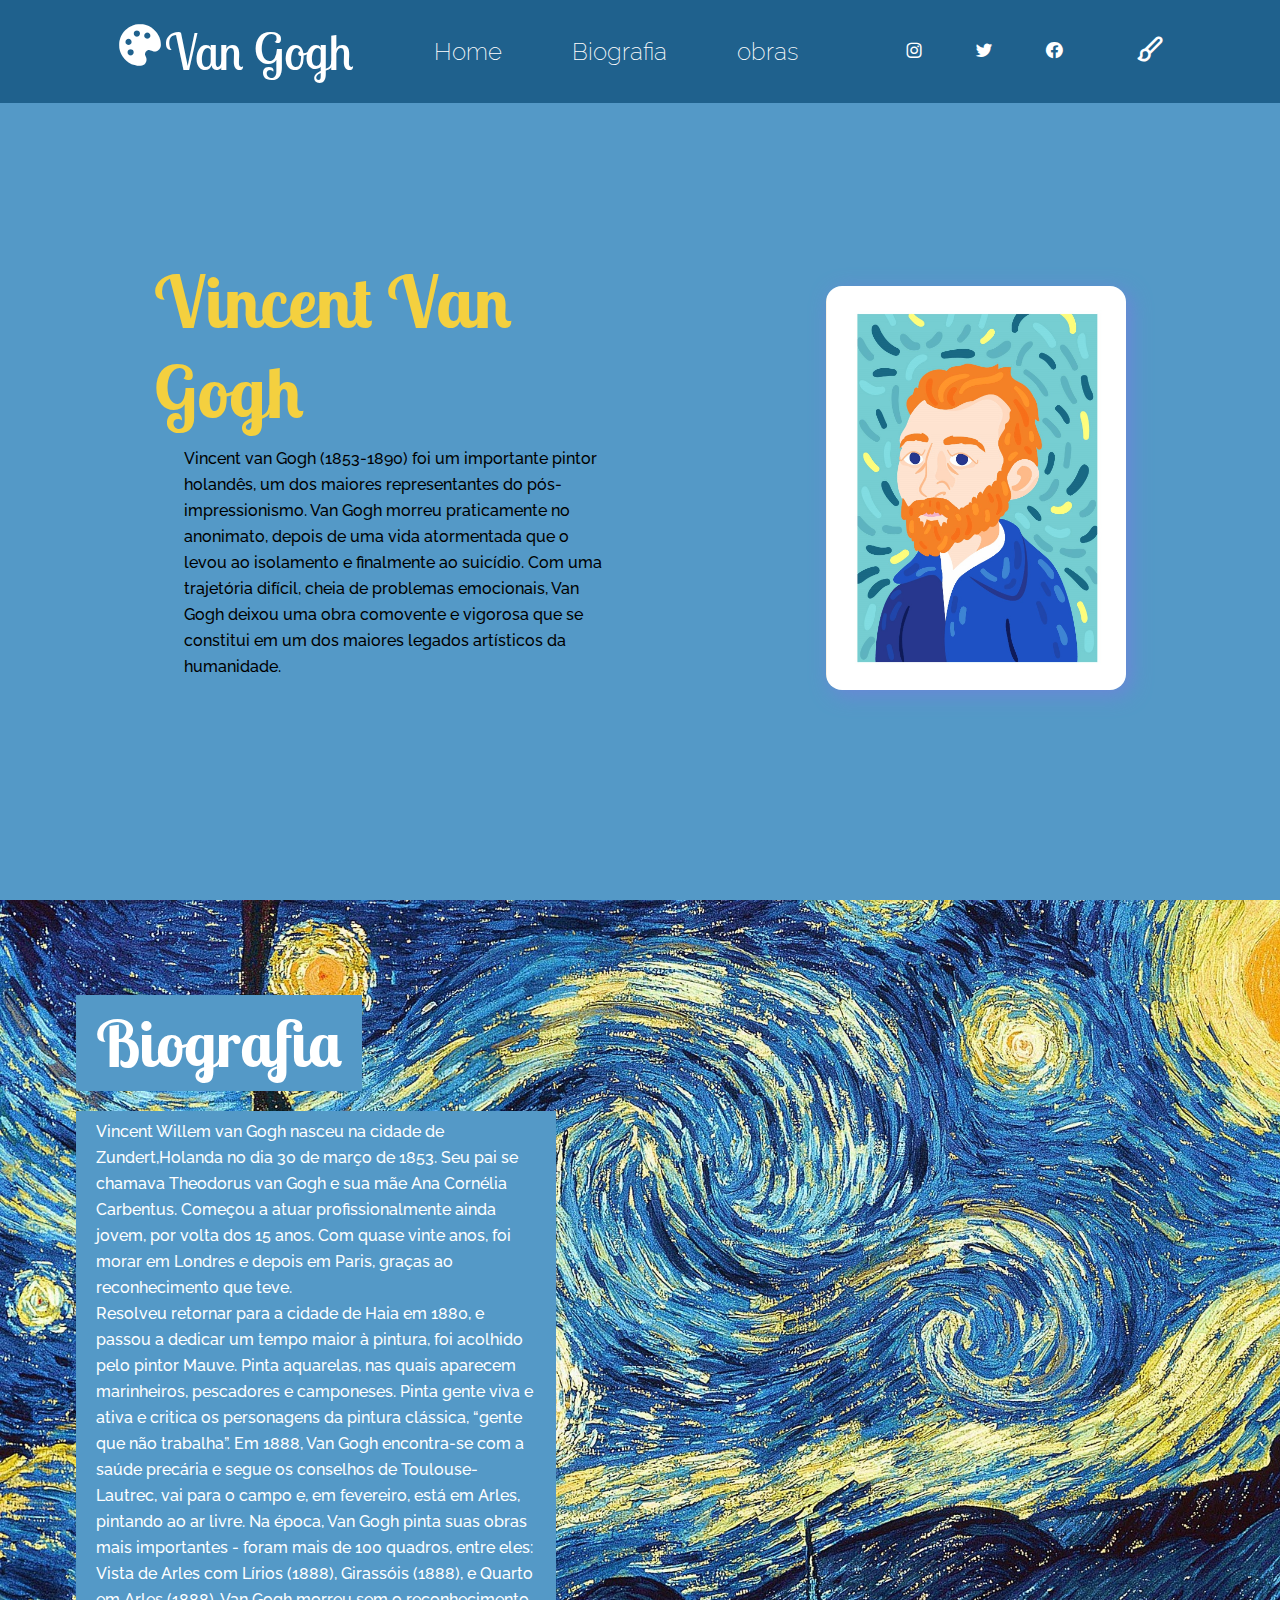
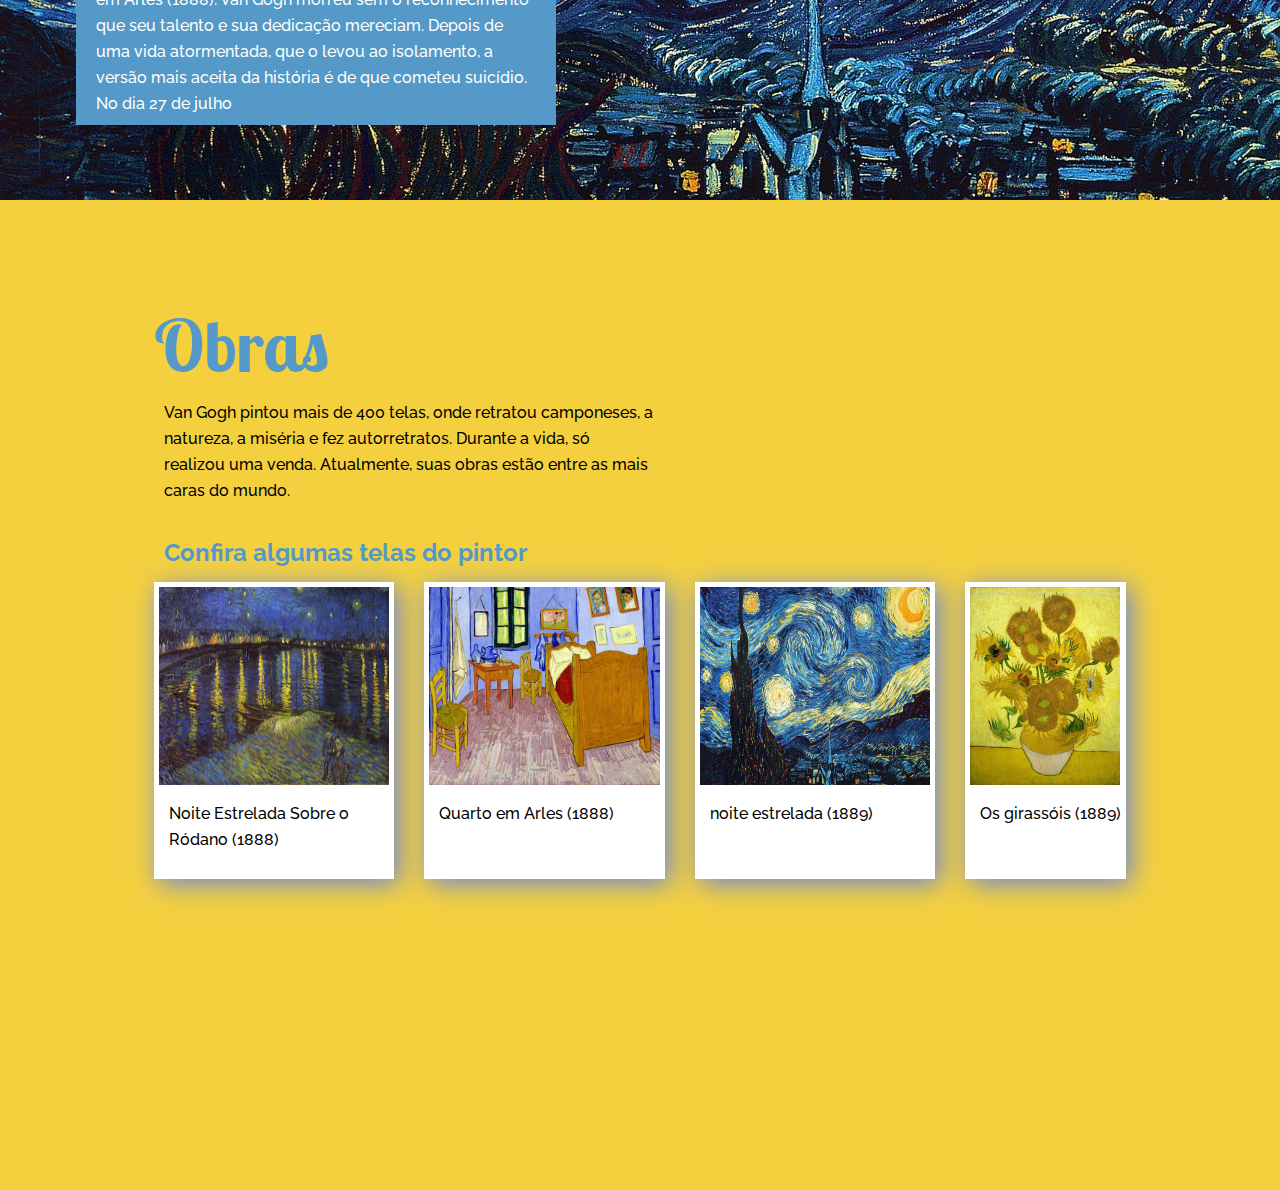
==== Van Gogh/index.html @ 89cde1a8 "projeto-site" ====
<!DOCTYPE html>
<html lang="pt-br">
    <head>
        <meta charset="UTF-8">
        <meta name="viewport" content="width=device-width, initial-scale=1.0">
        <link rel="icon" type="x-icon" href="./img/palette-regular-24.png">
        <title>Tributo a Van Gogh</title>

        <link rel="preconnect" href="https://fonts.googleapis.com">
        <link rel="preconnect" href="https://fonts.gstatic.com" crossorigin>
        <link rel="preconnect" href="https://fonts.googleapis.com">
        <link rel="preconnect" href="https://fonts.gstatic.com" crossorigin>
        <link href="https://fonts.googleapis.com/css2?family=Lobster+Two:ital@0;1&display=swap" rel="stylesheet">

        <link rel="preconnect" href="https://fonts.googleapis.com">
        <link rel="preconnect" href="https://fonts.gstatic.com" crossorigin>
        <link href="https://fonts.googleapis.com/css2?family=Raleway:wght@200;300&display=swap" rel="stylesheet">
        

        <link rel="stylesheet" href="./estilos.css">

        <link rel="stylesheet"
        href="https://unpkg.com/boxicons@latest/css/boxicons.min.css"> 

    </head>
<body>
      <!-- INICIO DO TOPO -->  
    <header>
        <!-- LOGOTIPO -->
        <a class="logo">
            <i class='bx bxs-palette'> </i>
            Van Gogh
        </a>

        <!--MENU-->
        <ul class="menu">
            <a href="#home"><li>Home</li></a>
            <a href="#biografia"> <li>Biografia</li></a>
             <a href="#obras"> <li>obras</li></a>
             
        </ul>
        <div class="redes">
            <a class="redes-sociais" href="https://www.instagram.com/vangogh.experience/">
                <i class='bx bxl-instagram'></i>
            </a>
            <a class="redes-sociais" href="https://twitter.com/vangoghmuseum">
                <i class='bx bxl-twitter'></i>
            </a>

            <a class="redes-sociais" href="https://www.facebook.com/vincentwillemvangogh/?locale=pt_BR">
                <i class='bx bxl-facebook-circle'></i>
            </a>
        </div>
        <a class="pincel">
            <i class='bx bx-paint'></i>
        </a>

    </header>

    <section class="content" id="home">
        <div class="pagina1">
            <h1>Vincent Van Gogh</h1>
            <p>
                Vincent van Gogh (1853-1890) foi um importante pintor holandês, um dos maiores representantes do pós-impressionismo. Van Gogh morreu praticamente no anonimato, depois de uma vida atormentada que o levou ao isolamento e finalmente ao suicídio.

                Com uma trajetória difícil, cheia de problemas emocionais, Van Gogh deixou uma obra comovente e vigorosa que se constitui em um dos maiores legados artísticos da humanidade.
            </p>
        </div>

        <div class="imgVanGogh">
            <img src="./img/caricatura van gogh.jpg" alt="">
        </div>
    </section>
    <section class="biografia" id="biografia">
        <div class="pagina2">
          <h1>Biografia</h1>  
           <p>
            Vincent Willem van Gogh nasceu na cidade de Zundert,Holanda no dia 30 de março de 1853. Seu pai se chamava Theodorus van Gogh e sua mãe Ana Cornélia Carbentus.
            Começou a atuar profissionalmente ainda jovem, por volta dos 15 anos. Com quase vinte anos, foi morar em Londres e depois em Paris, graças ao reconhecimento que teve.
             <br>
            Resolveu retornar para a cidade de Haia em 1880, e passou a dedicar um tempo maior à pintura, foi acolhido pelo pintor Mauve. Pinta aquarelas, nas quais aparecem marinheiros, pescadores e camponeses. Pinta gente viva e ativa e critica os personagens da pintura clássica, “gente que não trabalha”.
            Em 1888, Van Gogh encontra-se com a saúde precária e segue os conselhos de Toulouse-Lautrec, vai para o campo e, em fevereiro, está em Arles, pintando ao ar livre.

            Na época, Van Gogh pinta suas obras mais importantes - foram mais de 100 quadros, entre eles: Vista de Arles com Lírios (1888), Girassóis (1888), e Quarto em Arles (1888).
            Van Gogh morreu sem o reconhecimento que seu talento e sua dedicação mereciam. Depois de uma vida atormentada, que o levou ao isolamento, a versão mais aceita da história é de que cometeu suicídio. No dia 27 de julho
           </p>
        </div>
    </section>
    <section class="obras" id="obras">
        <div class="pagina3">

            <h1>Obras</h1>

            <p>
                Van Gogh pintou mais de 400 telas, onde retratou camponeses, a natureza, a miséria e fez autorretratos. Durante a vida, só realizou uma venda. Atualmente, suas obras estão entre as mais caras do mundo.
            </p>
            <h3>Confira algumas telas do pintor</h3>

            <div class="pagina3-img">

                <div class="box">
                    <img src="./img/Noite Estrelada Sobre o Ródano.jpg" alt="Noite Estrelada Sobre o Ródano">
                    <p>Noite Estrelada Sobre o Ródano (1888) </p>
                </div>

                <div class="box">
                    <img src="./img/post-impressionist-1424183_1280.jpg" alt="quarto em arles">
                    <p> Quarto em Arles (1888) </p>
                </div>

                <div class="box">
                    <img src="./img/starry-sky-1948523_1920.jpg" alt=" a noite estrelada">
                    <p> noite estrelada (1889)
                </div>

                <div class="box">
                    <img src="./img/girassois.jpg" alt="girassois">
                    <p> Os girassóis (1889) </p>
                    
                </div>
            </div>
        </div>
    </section>
</body>
    
</html>
---- Van Gogh/estilos.css ----
*{
    padding: 0;
    margin: 0;
    font-family: 'Lobster Two', cursive;
    font-family: 'Raleway', sans-serif;
    text-decoration: none;
    list-style: none;
    box-sizing: border-box;
}
:root{
    --back-color: #5499C7   ;
    --titulo-color: #F4D03F   ;
}

html{
    scroll-behavior: smooth;
}
.menu{
    display: flex;
}
.menu a{
    font-family: 'Raleway', sans-serif;
    font-size: 1.5rem;
    font-weight: 200;
    margin: 0 35px;
    transition: all ease 1s;
    color: #fff;
    text-decoration: none;
}
.menu a:hover{
    color: black;
}
.logo{
    font-family: 'Lobster Two', cursive;
    display:flex;
    font-size: 50px;
}
.pincel{
    font-size: 30px;
}
header{
    position: fixed;
    z-index: 1000;
    top: 0;
    right: 0;
    width: 100%;
    display: flex;
    align-items: center;
    justify-content: space-between;
    padding: 20px 9%;
    background-color: #1F618D;
    color: #ffff;
}

.content{
    position: relative;
    width: 100%;
    height: 100vh;
    display: grid;
    grid-template-columns: repeat(2, 1fr);
    align-items: center;
    gap: 1rem;
    background-color:var(--back-color);
    padding: 0 12%;   
}
.pagina1 h1{
    font-family:  'Lobster Two', cursive ;
    color: var(--titulo-color) ;
    font-size: 4.5rem;
    padding-top: 100px;  
   
}
.pagina1 p{
    font-family: 'Raleway', sans-serif;
    font-weight: 500;
    line-height: 26px;
    max-width: 500px;
    margin-bottom: 4rem;
    padding-top: 10px;
    padding-left: 30px;
}
.imgVanGogh{
    padding-left: 200px;
    padding-top: 80px;
}
.imgVanGogh img{
    width: 300px;
    border-radius: 1rem;
    box-shadow: 5px 5px 20px rgb(108, 134, 216);
    transition: all ease 1s ;

}

.imgVanGogh:hover{
    transform: translate(-5px) scale(1.1);
}

.biografia{
    position: relative;
    width: 100%;
    height: 100vh;
    display: grid;
    grid-template-columns: repeat(2, 1fr);
    align-items: center;
    gap: 1rem;
   background-image: url(./img/starry-sky-1948523_1920.jpg);
   background-size: cover;
}
.pagina2{
    padding: 0 12%; 
}
.pagina2 h1{
    font-family:  'Lobster Two', cursive ;
    color: #fff;
    display: inline-block;
    margin-top: 20px ;
    padding: 8px 20px;
    background-color:var(--back-color);
    font-size: 4rem;
    
    align-items: center ;  

}
.pagina2 p{
    font-family: 'Raleway', sans-serif;
    font-weight: 500;
    line-height: 26px;
    max-width: 500px;
    color: #fff;
    display: inline-block;
    margin-top: 20px ;
    padding: 8px 20px;
    background-color:var(--back-color);
}
.obras{
    position: relative;
    width: 100%;
    height: 110vh;
    display: grid;
    grid-template-columns: repeat(1, 1fr);
    gap: 1rem;
    background-color: var(--titulo-color) ;
    padding: 0 12%; 

}
.pagina3 h1{
    font-family:'Lobster Two', cursive ;
    color: var(--back-color) ;
    font-size: 4.5rem;
    padding-top: 100px; 
}
.pagina3 h3{
    font-family: 'Raleway', sans-serif;
    color: var(--back-color) ;
    font-size: 1.5rem;
    padding-top: 10px; 
    padding-left: 10px;
    padding-bottom: 15px;
}
.pagina3 p{
    font-family: 'Raleway', sans-serif;
    font-weight: 500;
    line-height: 26px;
    max-width: 500px;
    margin-bottom: 1.5rem;
    padding-top: 10px;
    padding-left: 10px;
}
.box{
    background-color: var(--second-color);
    padding: 5px 5px;
    padding-bottom: 2px;
    box-shadow: 5px 5px 25px rgb(108, 134, 216);
    font-family: 'Raleway', sans-serif;
    background-color:#fff;
}
.box img{
    max-width: 100% ;
    height: 200px;
    padding-bottom: 2px;
    transition: all ease 1s ;
    
}
.box:hover{
    transform: translate(-5px) scale(1.1);
}
.pagina3-img{
    display: grid;
    grid-template-columns: repeat(auto-fit, minmax(100px,auto));
    gap: 30px;
    transition: all ease 1s ;
    

}
.redes{
    display: flex;
}
.redes a{
    font-size: 20px;
    margin: 0 25px;
}
.redes-sociais{
    color: #fff;
}
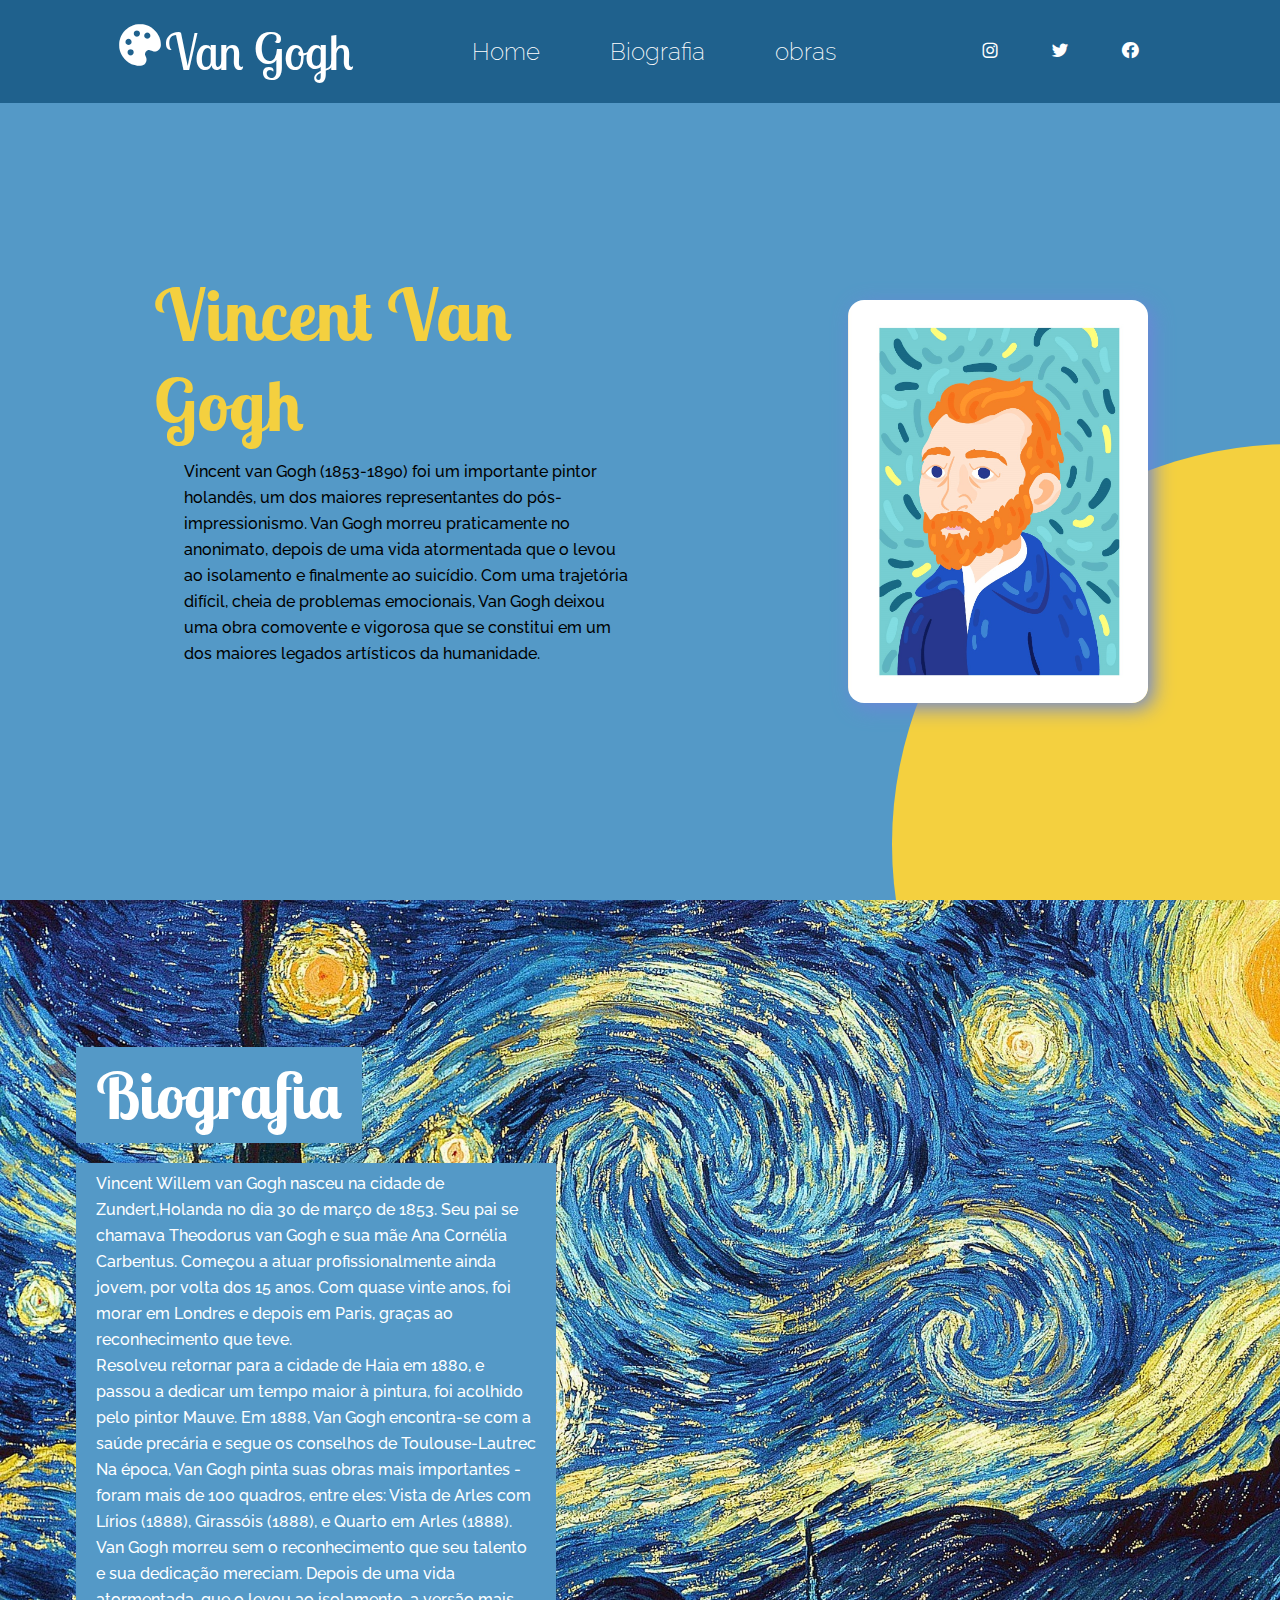
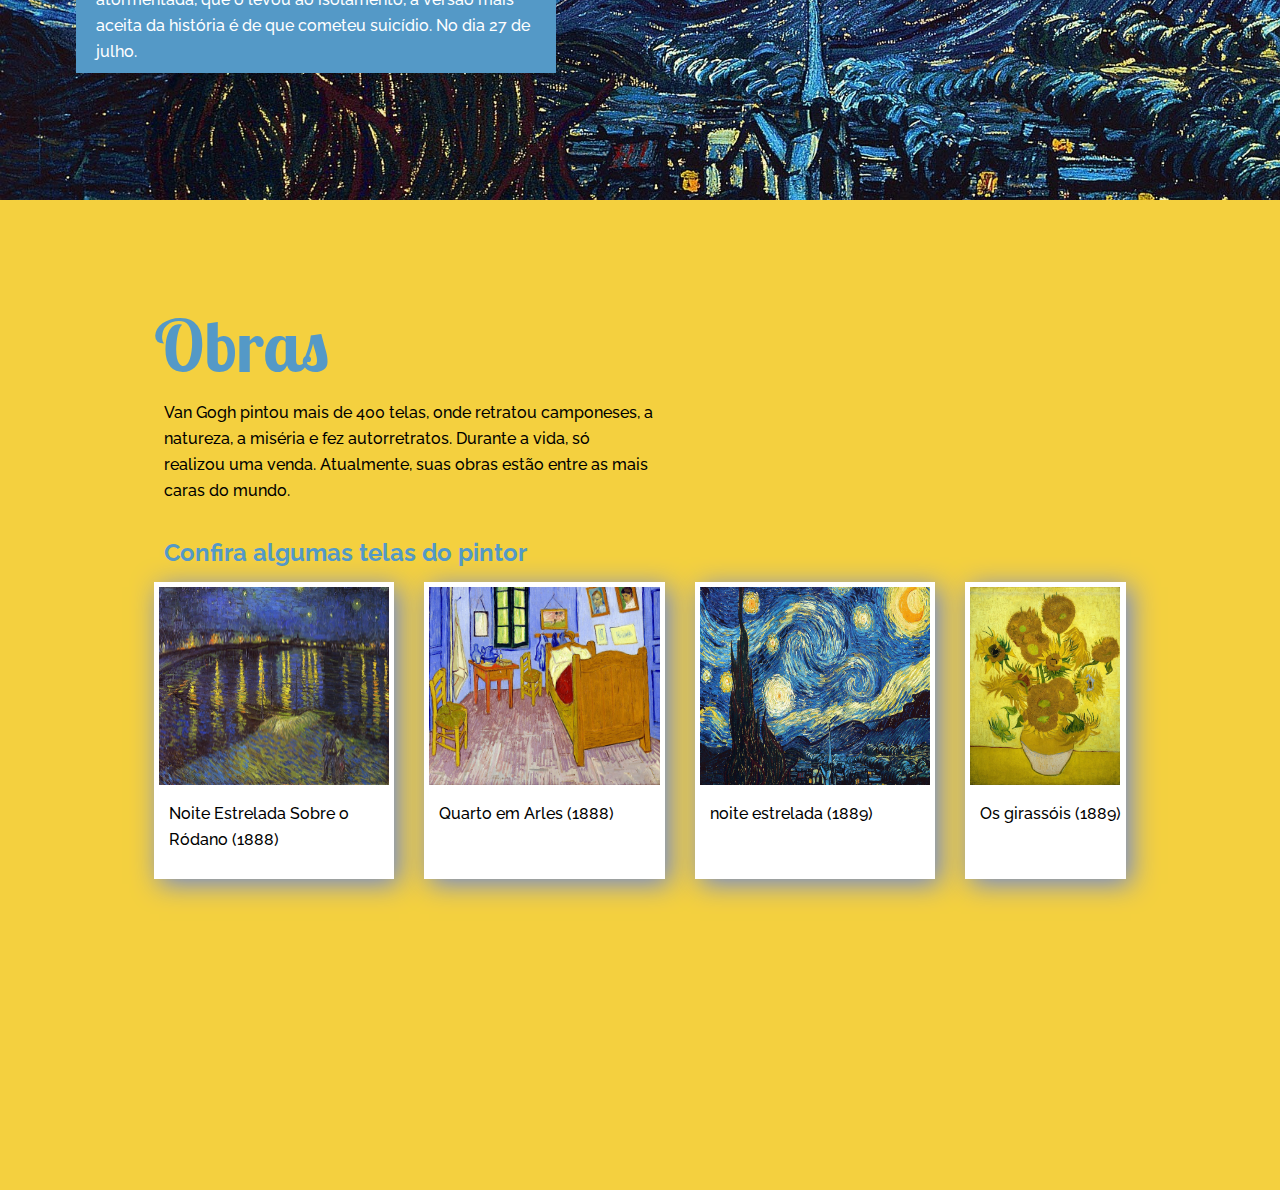
==== commit 98849202: "Projeto" ====
--- a/Van Gogh/index.html
+++ b/Van Gogh/index.html
@@ -1,6 +1,7 @@
 <!DOCTYPE html>
 <html lang="pt-br">
     <head>
+
         <meta charset="UTF-8">
         <meta name="viewport" content="width=device-width, initial-scale=1.0">
         <link rel="icon" type="x-icon" href="./img/palette-regular-24.png">
@@ -24,7 +25,8 @@
 
     </head>
 <body>
-      <!-- INICIO DO TOPO -->  
+    
+      <!-- TOPO-->  
     <header>
         <!-- LOGOTIPO -->
         <a class="logo">
@@ -36,13 +38,15 @@
         <ul class="menu">
             <a href="#home"><li>Home</li></a>
             <a href="#biografia"> <li>Biografia</li></a>
-             <a href="#obras"> <li>obras</li></a>
-             
+            <a href="#obras"> <li>obras</li></a>  
         </ul>
+
         <div class="redes">
+
             <a class="redes-sociais" href="https://www.instagram.com/vangogh.experience/">
                 <i class='bx bxl-instagram'></i>
             </a>
+
             <a class="redes-sociais" href="https://twitter.com/vangoghmuseum">
                 <i class='bx bxl-twitter'></i>
             </a>
@@ -50,43 +54,66 @@
             <a class="redes-sociais" href="https://www.facebook.com/vincentwillemvangogh/?locale=pt_BR">
                 <i class='bx bxl-facebook-circle'></i>
             </a>
+
         </div>
-        <a class="pincel">
-            <i class='bx bx-paint'></i>
-        </a>
+  
+    </header>
+    
+    <section class="content" id="home">
 
-    </header>
+        <div class="pagina1">
 
-    <section class="content" id="home">
-        <div class="pagina1">
             <h1>Vincent Van Gogh</h1>
+
             <p>
                 Vincent van Gogh (1853-1890) foi um importante pintor holandês, um dos maiores representantes do pós-impressionismo. Van Gogh morreu praticamente no anonimato, depois de uma vida atormentada que o levou ao isolamento e finalmente ao suicídio.
 
                 Com uma trajetória difícil, cheia de problemas emocionais, Van Gogh deixou uma obra comovente e vigorosa que se constitui em um dos maiores legados artísticos da humanidade.
             </p>
+
         </div>
+        <article class="card">
+            <div class="flip">
+                <div class="imgVanGogh">
+                    <img src="./img/caricatura van gogh.jpg" alt="">
+                </div>
 
-        <div class="imgVanGogh">
-            <img src="./img/caricatura van gogh.jpg" alt="">
-        </div>
+                <div class="back-card">
+                    <img src="./img/van-gogh-auto-retrato.jpg" alt="">
+                </div>
+            </div>
+
+            <div class="circulo"></div>
+
+        </article>  
+
     </section>
+
     <section class="biografia" id="biografia">
+
         <div class="pagina2">
+
           <h1>Biografia</h1>  
+
            <p>
             Vincent Willem van Gogh nasceu na cidade de Zundert,Holanda no dia 30 de março de 1853. Seu pai se chamava Theodorus van Gogh e sua mãe Ana Cornélia Carbentus.
             Começou a atuar profissionalmente ainda jovem, por volta dos 15 anos. Com quase vinte anos, foi morar em Londres e depois em Paris, graças ao reconhecimento que teve.
              <br>
-            Resolveu retornar para a cidade de Haia em 1880, e passou a dedicar um tempo maior à pintura, foi acolhido pelo pintor Mauve. Pinta aquarelas, nas quais aparecem marinheiros, pescadores e camponeses. Pinta gente viva e ativa e critica os personagens da pintura clássica, “gente que não trabalha”.
-            Em 1888, Van Gogh encontra-se com a saúde precária e segue os conselhos de Toulouse-Lautrec, vai para o campo e, em fevereiro, está em Arles, pintando ao ar livre.
+            Resolveu retornar para a cidade de Haia em 1880, e passou a dedicar um tempo maior à pintura, foi acolhido pelo pintor Mauve. 
+            Em 1888, Van Gogh encontra-se com a saúde precária e segue os conselhos de Toulouse-Lautrec
 
             Na época, Van Gogh pinta suas obras mais importantes - foram mais de 100 quadros, entre eles: Vista de Arles com Lírios (1888), Girassóis (1888), e Quarto em Arles (1888).
-            Van Gogh morreu sem o reconhecimento que seu talento e sua dedicação mereciam. Depois de uma vida atormentada, que o levou ao isolamento, a versão mais aceita da história é de que cometeu suicídio. No dia 27 de julho
+            Van Gogh morreu sem o reconhecimento que seu talento e sua dedicação mereciam. Depois de uma vida atormentada, que o levou ao isolamento, a versão mais aceita da história é de que cometeu suicídio. No dia 27 de julho.
            </p>
+
         </div>
+
+        
+
     </section>
+
     <section class="obras" id="obras">
+
         <div class="pagina3">
 
             <h1>Obras</h1>
@@ -94,6 +121,7 @@
             <p>
                 Van Gogh pintou mais de 400 telas, onde retratou camponeses, a natureza, a miséria e fez autorretratos. Durante a vida, só realizou uma venda. Atualmente, suas obras estão entre as mais caras do mundo.
             </p>
+
             <h3>Confira algumas telas do pintor</h3>
 
             <div class="pagina3-img">
@@ -118,9 +146,16 @@
                     <p> Os girassóis (1889) </p>
                     
                 </div>
+
             </div>
+
         </div>
+
+        
+
     </section>
+    
+
 </body>
     
 </html>--- a/Van Gogh/estilos.css
+++ b/Van Gogh/estilos.css
@@ -7,13 +7,17 @@
     list-style: none;
     box-sizing: border-box;
 }
+
+body{
+    overflow-x: hidden;
+}
+
 :root{
     --back-color: #5499C7   ;
     --titulo-color: #F4D03F   ;
-}
-
-html{
-    scroll-behavior: smooth;
+    --text-color: #fff;
+    --bg-color: #08162a;
+    --second-color: #6b7e9b;
 }
 .menu{
     display: flex;
@@ -35,8 +39,18 @@
     display:flex;
     font-size: 50px;
 }
-.pincel{
-    font-size: 30px;
+.redes{
+    display: flex;
+}
+.redes a{
+    font-size: 20px;
+    margin: 0 25px;
+}
+.redes-sociais{
+    color: #fff;
+}
+.redes-sociais:hover{
+    color: black;
 }
 header{
     position: fixed;
@@ -51,7 +65,6 @@
     background-color: #1F618D;
     color: #ffff;
 }
-
 .content{
     position: relative;
     width: 100%;
@@ -79,22 +92,41 @@
     padding-top: 10px;
     padding-left: 30px;
 }
-.imgVanGogh{
-    padding-left: 200px;
-    padding-top: 80px;
-}
-.imgVanGogh img{
+.imgVanGogh, .card{
+    padding-bottom: 300px;
+    padding-left: 100px;
+}
+.card{
+    perspective: 1000px;
+}
+
+.flip{
+    position: relative;
+    z-index: 1;
+}
+
+.card .flip{
+    transition: transform 0.5s;
+    transform-style: preserve-3d;
+}
+.card:hover .flip{
+    transform: rotateY(180deg);
+}
+.imgVanGogh, .back-card{
+    position: absolute;
+    backface-visibility: hidden;
+}
+.back-card{
+    transform: rotateY(180deg);
+}
+.imgVanGogh img, .back-card img{
+    border-radius: 12px;
     width: 300px;
     border-radius: 1rem;
     box-shadow: 5px 5px 20px rgb(108, 134, 216);
-    transition: all ease 1s ;
-
-}
-
-.imgVanGogh:hover{
-    transform: translate(-5px) scale(1.1);
-}
-
+    
+
+}
 .biografia{
     position: relative;
     width: 100%;
@@ -189,16 +221,14 @@
     grid-template-columns: repeat(auto-fit, minmax(100px,auto));
     gap: 30px;
     transition: all ease 1s ;
-    
-
-}
-.redes{
-    display: flex;
-}
-.redes a{
-    font-size: 20px;
-    margin: 0 25px;
-}
-.redes-sociais{
-    color: #fff;
-}+}
+.circulo{
+    width: 800px;
+    height: 800px;
+    background-color: var(--titulo-color);
+    display: flex;
+    position: fixed;
+    z-index: 0;
+    border-radius: 50%;
+    margin: 30%;
+}
